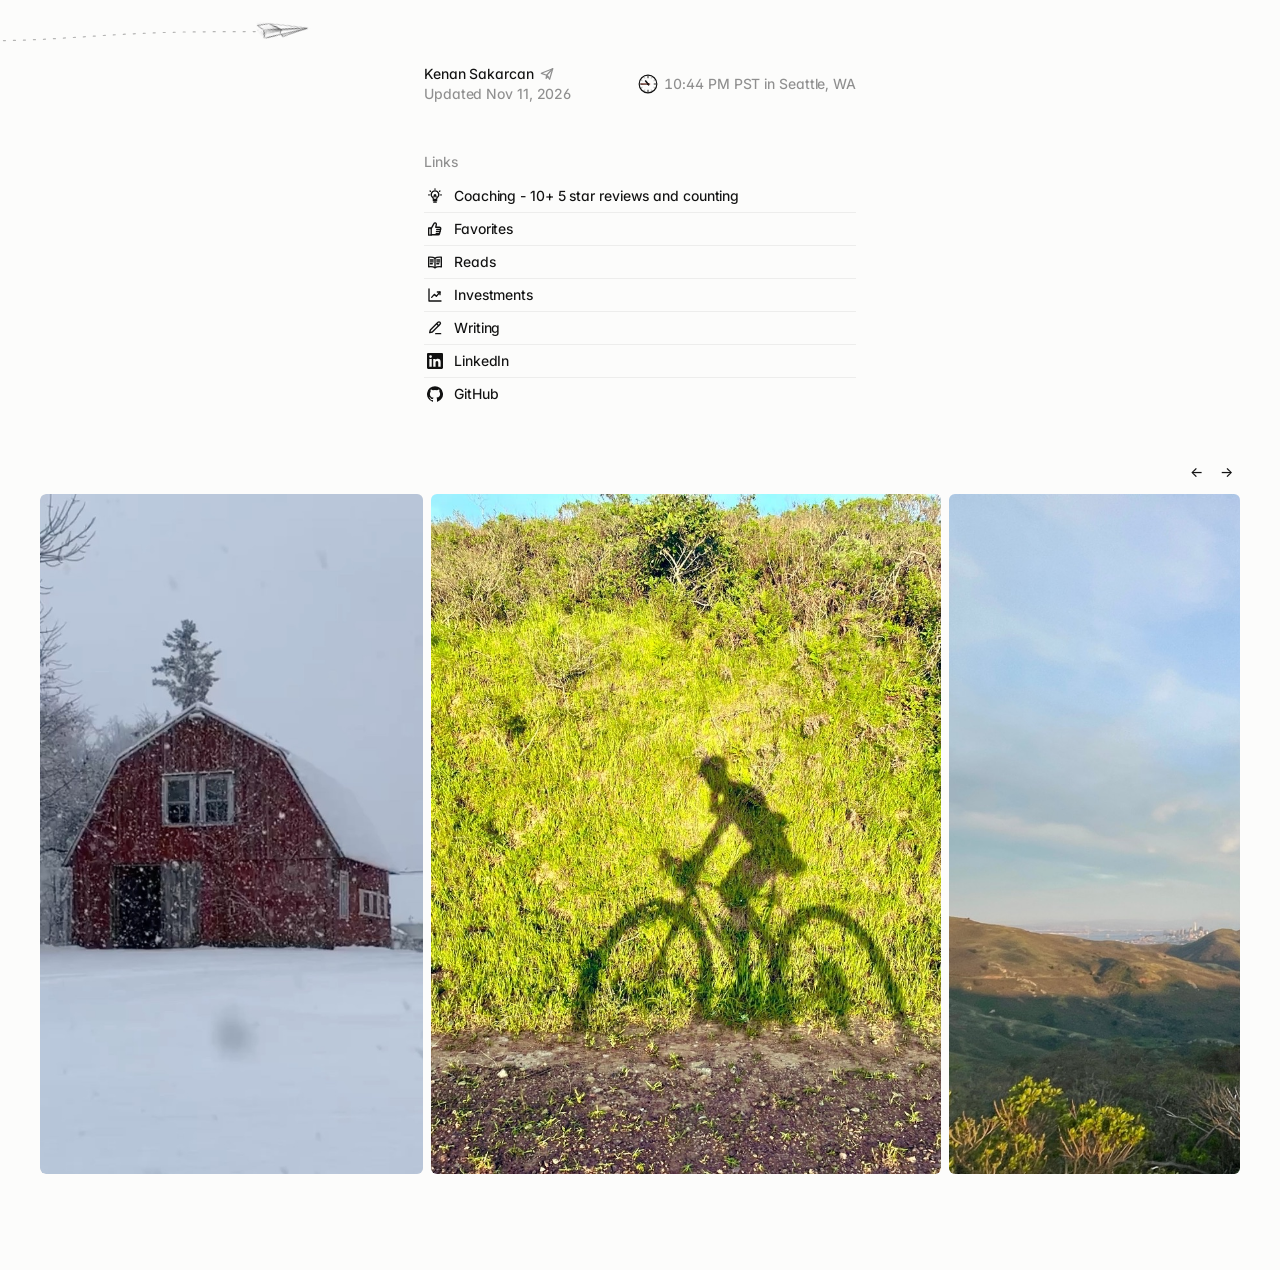
==== index.html @ 211b2336 "Merge Writing page from claude/personal-site-photos-1bk9r6 Co-Authored-By: Claude Opus 5.5 <noreply@" ====
<!doctype html>
<html lang="en">
<head>
<meta charset="utf-8">
<meta name="viewport" content="width=device-width, initial-scale=1, viewport-fit=cover">
<meta name="description" content="Kenan Sakarcan">
<style>
:root { color-scheme: light; padding-top: env(safe-area-inset-top, 0px); padding-bottom: env(safe-area-inset-bottom, 0px); }
body { margin: 0; }
img { max-width: 100%; }
</style>
<title>Kenan Sakarcan</title>
<link rel="preconnect" href="https://fonts.googleapis.com">
<link rel="preconnect" href="https://fonts.gstatic.com" crossorigin>
<link rel="stylesheet" href="https://fonts.googleapis.com/css2?family=Inter:wght@400..600&display=swap">
<style>
/* Layout: one quiet 432px text column, small type, hairline-divided rows with a muted left label column. */
:root {
  --bg: #FCFCFB;
  --fg: #111111;
  --muted: #8F8F8F;
  --line: #EDEDEC;
  --underline: #CFCFCD;
  --ph: #F1F1EF;
  --font: "Inter", -apple-system, BlinkMacSystemFont, "Segoe UI", Helvetica, Arial, sans-serif;
}
@media (prefers-color-scheme: dark) {
  :root:not([data-theme="light"]) {
    --bg: #111111; --fg: #EDEDED; --muted: #7D7D7D; --line: #222222; --underline: #444444; --ph: #1B1B1B;
    color-scheme: dark;
  }
}
:root[data-theme="dark"] {
  --bg: #111111; --fg: #EDEDED; --muted: #7D7D7D; --line: #222222; --underline: #444444; --ph: #1B1B1B;
  color-scheme: dark;
}

* { box-sizing: border-box; }
body {
  background: var(--bg);
  color: var(--fg);
  font-family: var(--font);
  font-size: 14px;
  line-height: 20px;
  font-weight: 460;
  letter-spacing: -0.09px;
  font-feature-settings: "cv11", "ss01";
  -webkit-font-smoothing: antialiased;
}
.page {
  max-width: calc(1200px + 32px);
  margin: 0 auto;
  padding-block: 64px 96px;
  padding-left: max(16px, env(safe-area-inset-left, 0px));
  padding-right: max(16px, env(safe-area-inset-right, 0px));
  display: grid;
  gap: 48px;
}
p { margin: 0; }
a { color: var(--fg); text-decoration: none; }
.prose a { border-bottom: 1px solid var(--underline); transition: border-color .15s; }
.prose a:hover { border-color: var(--fg); }
a:focus-visible { outline: 2px solid var(--fg); outline-offset: 2px; border-radius: 2px; }
.muted { color: var(--muted); }

/* Header */
header { display: flex; align-items: center; gap: 12px; }
header { flex-wrap: wrap; }
.clock {
  margin-left: auto; display: inline-flex; align-items: center; gap: 6px;
  font-variant-numeric: tabular-nums; white-space: nowrap;
}
.clock svg { width: 14px; height: 14px; fill: none; stroke: currentColor; stroke-width: 1.5; stroke-linecap: round; stroke-linejoin: round; }
.clock svg.analog { width: 20px; height: 20px; color: var(--fg); }
.analog .rim { fill: var(--bg); stroke-width: 1.4; }
.analog .tick { stroke-width: .7; opacity: .55; }
.analog .tick.q { stroke-width: 1.1; opacity: 1; }
.analog .hand-h { stroke-width: 1.9; }
.analog .hand-m { stroke-width: 1.3; }
.analog .hand-s { stroke: #D2462D; stroke-width: .6; }
.analog .cap { fill: currentColor; stroke: none; }
@media (max-width: 400px) { .clock { margin-left: 0; } }
.name-line { display: flex; align-items: center; gap: 2px; }
.throw-btn {
  display: inline-grid; place-items: center; width: 22px; height: 22px; margin: -1px 0;
  padding: 0; border: 0; border-radius: 6px; background: transparent; color: var(--muted); cursor: pointer;
  transition: color .15s, background .15s, transform .2s;
}
.throw-btn:hover { color: var(--fg); background: var(--ph); transform: translate(1px, -1px); }
.throw-btn:focus-visible { outline: 2px solid var(--fg); outline-offset: 2px; }
.throw-btn svg { width: 14px; height: 14px; fill: none; stroke: currentColor; stroke-width: 1.4; stroke-linejoin: round; stroke-linecap: round; }
.row .title { display: inline-flex; align-items: center; gap: 8px; }
.ico { display: inline-grid; place-items: center; width: 22px; height: 16px; flex: none; }
.ico svg { width: 16px; height: 16px; }
.ico .solid { fill: currentColor; }
.ico .line { fill: none; stroke: currentColor; stroke-width: 2; stroke-linecap: round; stroke-linejoin: round; }
.prose { display: grid; gap: 12px; }

/* Section label + rows */
.label { color: var(--muted); font-weight: 460; font-size: 14px; margin: 0 0 8px; }
.rows { list-style: none; margin: 0; padding: 0; }
.row {
  display: grid; grid-template-columns: 1fr auto; gap: 16px; align-items: baseline;
  padding: 6px 0; border-top: 1px solid var(--line);
}
.row:first-child { border-top: 0; }
.row .title { min-width: 0; }
.row .meta { color: var(--muted); font-variant-numeric: tabular-nums; }
a.row:hover .title { color: var(--muted); }

/* Photo carousel: swipeable strip that snaps to each photo, with the next one peeking in */
.page { grid-template-columns: minmax(0, 1fr); }
/* Text stays in the narrow column; only the photo section uses the full page width */
.page > * { width: 100%; max-width: 432px; justify-self: center; }
.page > .gallery { max-width: none; }
.carousel-head { display: flex; align-items: center; justify-content: flex-end; margin: 0 0 8px; }
.carousel-head .label { margin: 0; }
.carousel-nav { display: flex; gap: 2px; }
.carousel-nav button {
  width: 28px; height: 28px; padding: 0; border: 0; border-radius: 6px;
  background: transparent; color: var(--fg); font: inherit; cursor: pointer;
  transition: background .15s;
}
.carousel-nav button:hover:not(:disabled) { background: var(--ph); }
.carousel-nav button:disabled { color: var(--muted); opacity: .5; cursor: default; }
.carousel-nav button:focus-visible, .carousel:focus-visible { outline: 2px solid var(--fg); outline-offset: 2px; }
.carousel {
  display: flex; gap: 8px; align-items: center;
  overflow-x: auto; scroll-snap-type: x mandatory;
  scrollbar-width: none; border-radius: 6px;
}
.carousel::-webkit-scrollbar { display: none; }
.carousel { position: relative; }
/* Each photo fills a large frame as far as its proportions allow, so nothing is cropped */
.slide { margin: 0; flex: 0 0 auto; scroll-snap-align: start; }
.slide img, .slide video {
  width: auto; height: auto;
  max-height: min(680px, 78vh);
  max-width: min(1200px, calc(100vw - 32px));
  display: block; border-radius: 6px; background: var(--ph);
}

@media (prefers-reduced-motion: reduce) { * { transition: none !important; } }
</style>
</head>
<body>

<main class="page">
  <header>
    <div>
      <div class="name-line">Kenan Sakarcan<button type="button" class="throw-btn" id="throw-btn" aria-label="Throw a paper airplane" title="Throw a paper airplane"><svg viewBox="0 0 16 16" aria-hidden="true"><path d="M1.5 7.2 14.5 2 11 14 7.6 9.4z"/><path d="M14.5 2 7.6 9.4 7 13l2.3-2.3"/></svg></button></div>
      <div class="muted">Updated Nov 11, 2026</div>
    </div>
    <div class="clock muted" aria-live="off">
      <svg class="analog" viewBox="0 0 24 24" aria-hidden="true"><circle cx="12" cy="12" r="10.6" class="rim"/><line x1="12" y1="2.6" x2="12" y2="4.6" transform="rotate(0 12 12)" class="tick q"/><line x1="12" y1="2.9" x2="12" y2="3.8" transform="rotate(30 12 12)" class="tick"/><line x1="12" y1="2.9" x2="12" y2="3.8" transform="rotate(60 12 12)" class="tick"/><line x1="12" y1="2.6" x2="12" y2="4.6" transform="rotate(90 12 12)" class="tick q"/><line x1="12" y1="2.9" x2="12" y2="3.8" transform="rotate(120 12 12)" class="tick"/><line x1="12" y1="2.9" x2="12" y2="3.8" transform="rotate(150 12 12)" class="tick"/><line x1="12" y1="2.6" x2="12" y2="4.6" transform="rotate(180 12 12)" class="tick q"/><line x1="12" y1="2.9" x2="12" y2="3.8" transform="rotate(210 12 12)" class="tick"/><line x1="12" y1="2.9" x2="12" y2="3.8" transform="rotate(240 12 12)" class="tick"/><line x1="12" y1="2.6" x2="12" y2="4.6" transform="rotate(270 12 12)" class="tick q"/><line x1="12" y1="2.9" x2="12" y2="3.8" transform="rotate(300 12 12)" class="tick"/><line x1="12" y1="2.9" x2="12" y2="3.8" transform="rotate(330 12 12)" class="tick"/><line id="hand-h" x1="12" y1="13.2" x2="12" y2="7.4" class="hand-h"/><line id="hand-m" x1="12" y1="13.6" x2="12" y2="4.6" class="hand-m"/><line id="hand-s" x1="12" y1="14.4" x2="12" y2="3.6" class="hand-s"/><circle cx="12" cy="12" r="1.15" class="cap"/></svg>
      <span><time id="clock-time">--:--</time> <span id="clock-tz">PST</span> in Seattle, WA</span>
    </div>
  </header>
  <script>
    (function () {
      var t = document.getElementById('clock-time'), z = document.getElementById('clock-tz');
      var hh = document.getElementById('hand-h'), mm = document.getElementById('hand-m'), ss = document.getElementById('hand-s');
      var fmt = new Intl.DateTimeFormat('en-US', { timeZone: 'America/Los_Angeles', hour: 'numeric', minute: '2-digit', second: '2-digit', hourCycle: 'h12', timeZoneName: 'short' });
      function tick() {
        var parts = fmt.formatToParts(new Date());
        var get = function (k) { var p = parts.find(function (x) { return x.type === k; }); return p ? p.value : ''; };
        var h = (+get('hour')) % 12, m = +get('minute'), sec = +get('second');
        t.textContent = get('hour') + ':' + get('minute') + ' ' + get('dayPeriod');
        z.textContent = get('timeZoneName') || 'PST';
        if (hh) {
          hh.setAttribute('transform', 'rotate(' + (h * 30 + m * 0.5) + ' 12 12)');
          mm.setAttribute('transform', 'rotate(' + (m * 6 + sec * 0.1) + ' 12 12)');
          ss.setAttribute('transform', 'rotate(' + (sec * 6) + ' 12 12)');
        }
      }
      tick();
      setInterval(tick, 1000);
    })();
  </script>

  <section aria-labelledby="links-h">
    <h2 class="label" id="links-h">Links</h2>
    <div class="rows">
      <a class="row" href="https://www.joinleland.com/kenansakarcangmailcom-kenansakarcangmailcom" target="_blank" rel="noopener"><span class="title"><span class="ico"><svg class="line" viewBox="0 0 24 24" aria-hidden="true"><path d="M12 4.2a5.6 5.6 0 0 0-3.5 10c.6.5.9 1.2.9 2V17h5.2v-.8c0-.8.3-1.5.9-2a5.6 5.6 0 0 0-3.5-10z"/><path d="M10.4 13.2 11.2 10.2l.8 1.6.8-1.6.8 3"/><path d="M9.4 19h5.2M10.2 21.2h3.6"/><path d="M12 1.2V2M4.6 4.4l.6.6M19.4 4.4l-.6.6M2.6 10.4h.8M20.6 10.4h.8"/></svg></span>Coaching - 10+ 5 star reviews and counting</span></a>
      <a class="row" href="favorites/"><span class="title"><span class="ico"><svg class="line" viewBox="0 0 24 24" aria-hidden="true"><path d="M2.5 10.5h3.8v10.8H2.5z"/><path d="M6.3 11.5 10.4 4c.4-.8 1.1-1.2 1.9-1.1 1.3.2 2 1.4 1.7 2.6l-.9 3.9h5.6c1.3 0 2.2 1.2 1.9 2.4l-1.9 7.3c-.2.9-1 1.5-1.9 1.5H6.3"/><path d="M14.6 12.6h5.6M14.2 15.6h5.3M13.8 18.6h4.7"/></svg></span>Favorites</span></a>
      <a class="row" href="reads/"><span class="title"><span class="ico"><svg class="line" viewBox="0 0 24 24" aria-hidden="true"><path d="M12 6.3C10 4.8 6.8 4.3 2.5 4.8v14.4c4.3-.5 7.5 0 9.5 1.5 2-1.5 5.2-2 9.5-1.5V4.8c-4.3-.5-7.5 0-9.5 1.5z"/><path d="M12 6.3v14.4"/><path d="M5 9h4.3M5 11.8h4.3M5 14.6h3M14.7 9H19M14.7 11.8H19M14.7 14.6h3"/></svg></span>Reads</span></a>
      <a class="row" href="investments/"><span class="title"><span class="ico"><svg class="line" viewBox="0 0 24 24" aria-hidden="true"><path d="M3 3v18h18"/><path d="M7 15.5l4-4.5 3 3 5.5-6.5"/><path d="M15.5 7.5h4v4"/></svg></span>Investments</span></a>
      <a class="row" href="writing/"><span class="title"><span class="ico"><svg class="line" viewBox="0 0 24 24" aria-hidden="true"><path d="M16.5 3.5a2.1 2.1 0 0 1 3 3L8 18l-4 1 1-4z"/><path d="M14.5 5.5l3 3"/><path d="M13 20.5h7.5"/></svg></span>Writing</span></a>
      <a class="row" href="https://www.linkedin.com/in/kenansakarcan/" target="_blank" rel="noopener"><span class="title"><span class="ico"><svg class="solid" viewBox="0 0 24 24" aria-hidden="true"><path d="M20.45 20.45h-3.56v-5.57c0-1.33-.02-3.04-1.85-3.04-1.85 0-2.14 1.45-2.14 2.94v5.67H9.35V9h3.41v1.56h.05c.48-.9 1.64-1.85 3.37-1.85 3.6 0 4.27 2.37 4.27 5.46v6.28zM5.34 7.43a2.06 2.06 0 1 1 0-4.13 2.06 2.06 0 0 1 0 4.13zM7.12 20.45H3.56V9h3.56v11.45zM22.22 0H1.77C.79 0 0 .77 0 1.73v20.54C0 23.23.79 24 1.77 24h20.45c.98 0 1.78-.77 1.78-1.73V1.73C24 .77 23.2 0 22.22 0z"/></svg></span>LinkedIn</span></a>
      <a class="row" href="https://github.com/KenanES" target="_blank" rel="noopener"><span class="title"><span class="ico"><svg class="solid" viewBox="0 0 24 24" aria-hidden="true"><path d="M12 .3a12 12 0 0 0-3.8 23.38c.6.12.83-.26.83-.58v-2.03c-3.34.73-4.04-1.6-4.04-1.6-.55-1.4-1.34-1.77-1.34-1.77-1.08-.74.09-.73.09-.73 1.2.09 1.83 1.24 1.83 1.24 1.07 1.83 2.8 1.3 3.49 1 .1-.78.42-1.3.76-1.6-2.67-.3-5.47-1.33-5.47-5.93 0-1.31.47-2.38 1.24-3.22-.14-.3-.54-1.52.1-3.18 0 0 1-.32 3.3 1.23a11.5 11.5 0 0 1 6 0c2.28-1.55 3.29-1.23 3.29-1.23.64 1.66.24 2.88.12 3.18a4.65 4.65 0 0 1 1.23 3.22c0 4.61-2.8 5.63-5.48 5.92.42.36.81 1.1.81 2.22v3.29c0 .32.21.7.82.58A12 12 0 0 0 12 .3"/></svg></span>GitHub</span></a>
    </div>
  </section>

  <section class="gallery" aria-label="Photo gallery">
    <div class="carousel-head">
      <div class="carousel-nav">
        <button type="button" id="carousel-prev" aria-label="Previous photo">&larr;</button>
        <button type="button" id="carousel-next" aria-label="Next photo">&rarr;</button>
      </div>
    </div>
    <div class="carousel" id="carousel" tabindex="0" role="group" aria-label="Photo carousel">
      <figure class="slide"><video id="barn-video" src="photos/barn.mp4" poster="photos/barn.jpg" width="720" height="1280" autoplay muted loop playsinline preload="auto" aria-label="Red barn under heavy falling snow"></video></figure>
      <figure class="slide"><img src="photos/bike.jpg" width="768" height="1024" alt="Shadow of a person riding a bike, cast on a bright green hillside"></figure>
      <figure class="slide"><img src="photos/hills.jpg" width="1400" height="1050" alt="Green coastal hills in evening light, with a city and the ocean on the horizon"></figure>
      <figure class="slide"><img src="photos/horses.jpg" width="1400" height="1304" loading="lazy" alt="Horses running through a golden meadow past a gnarled tree, with rocky mountains behind"></figure>
      <figure class="slide"><img src="photos/rainier.jpg" width="1050" height="1400" loading="lazy" alt="Snow-covered volcano across a calm lake under a pink and orange sunset"></figure>
      <figure class="slide"><img src="photos/peaks.jpg" width="1400" height="1050" loading="lazy" alt="Jagged snow-covered peaks under broken clouds"></figure>
      <figure class="slide"><img src="photos/ship.jpg" width="1400" height="1050" loading="lazy" alt="Cargo ship on calm water at sunset, seen past a silhouetted tree"></figure>
      <figure class="slide"><img src="photos/climb.jpg" width="1050" height="1400" loading="lazy" alt="Climber with pink skis on their pack ascending a steep snow slope beside a rock wall"></figure>
      <figure class="slide"><img src="photos/tent.jpg" width="1400" height="1050" loading="lazy" alt="Blue tent and upright skis at a snow camp below a glaciated mountain basin"></figure>
      <figure class="slide"><img src="photos/glacier.jpg" width="1400" height="933" loading="lazy" alt="Broad glacier and sharp snowy summit under a deep blue sky"></figure>
      <figure class="slide"><img src="photos/skin.jpg" width="1400" height="933" loading="lazy" alt="Ski tourer with a blue pack crossing a snowfield above a wide range of glaciated peaks"></figure>
      <figure class="slide"><img src="photos/guanaco.jpg" width="1325" height="593" loading="lazy" alt="Guanaco standing in golden grass beside a lake under a wide cloudy sky"></figure>
      <figure class="slide"><img src="photos/waterfall.jpg" width="1047" height="751" loading="lazy" alt="Waterfall over layered rock with snowy granite towers behind"></figure>
      <figure class="slide"><img src="photos/skicamp.jpg" width="1024" height="768" loading="lazy" alt="Two skiers at a snow camp below steep rocky cliffs"></figure>
      <figure class="slide"><img src="photos/gravel.jpg" width="1024" height="768" loading="lazy" alt="Gravel bike on a dirt road beside a weathered barn and autumn hills"></figure>
      <figure class="slide"><img src="photos/tourer.jpg" width="1224" height="642" loading="lazy" alt="Ski tourer with a yellow pack looking across a wide snowy basin"></figure>
      <figure class="slide"><img src="photos/valley.jpg" width="1024" height="768" loading="lazy" alt="Forested valley with a snow-dusted peak catching evening light"></figure>
      <figure class="slide"><img src="photos/summit.jpg" width="1213" height="648" loading="lazy" alt="Climber on a roped snow route at sunrise above a sea of clouds"></figure>
      <figure class="slide"><img src="photos/ski.jpg" width="787" height="1400" loading="lazy" alt="Skier in an orange jacket descending a steep snowfield, with a snow-covered volcano in the distance"></figure>
    </div>
  </section>
  <script>
    (function () {
      var track = document.getElementById('carousel');
      var prev = document.getElementById('carousel-prev');
      var next = document.getElementById('carousel-next');
      function target(dir) {
        var slides = Array.prototype.slice.call(track.children);
        var x = track.scrollLeft;
        var max = track.scrollWidth - track.clientWidth;
        /* Past either end, wrap around to the other end */
        if (dir > 0 && x >= max - 1) return 0;
        if (dir < 0 && x <= 1) return max;
        var hit = dir > 0
          ? slides.filter(function (s) { return s.offsetLeft > x + 1; })[0]
          : slides.filter(function (s) { return s.offsetLeft < x - 1; }).pop();
        return hit ? hit.offsetLeft : x;
      }
      function move(dir) {
        track.scrollTo({ left: target(dir), behavior: 'auto' });
      }
      /* The barn video loops while it is on screen and pauses once scrolled away */
      var vid = document.getElementById('barn-video');
      if (vid) {
        var still = window.matchMedia('(prefers-reduced-motion: reduce)').matches;
        if (still) { vid.removeAttribute('autoplay'); vid.pause(); }
        var play = function () { var p = vid.play(); if (p && p.catch) p.catch(function () {}); };
        if ('IntersectionObserver' in window) {
          new IntersectionObserver(function (entries) {
            entries.forEach(function (e) {
              if (e.isIntersecting && e.intersectionRatio >= 0.25) { if (!still) play(); }
              else if (!e.isIntersecting) vid.pause();
            });
          }, { threshold: [0, 0.25] }).observe(vid);
        }
        vid.addEventListener('click', function () { if (vid.paused) play(); else vid.pause(); });
      }
      prev.addEventListener('click', function () { move(-1); });
      next.addEventListener('click', function () { move(1); });
      track.addEventListener('keydown', function (e) {
        if (e.key === 'ArrowLeft') { e.preventDefault(); move(-1); }
        if (e.key === 'ArrowRight') { e.preventDefault(); move(1); }
      });
    })();
  </script>
</main>
<!-- Paper airplane welcome: Kenan's pencil-drawn plane floats across the top of the page once per visit -->
<style>
  .throw { position: fixed; inset: 0; pointer-events: none; z-index: 50; overflow: hidden; }
  .throw-sky { position: absolute; inset: 0; width: 100%; height: 100%; overflow: visible; }
  .trail { fill: none; stroke: var(--fg); stroke-width: 1.2; stroke-linecap: round; stroke-dasharray: 2 8; opacity: .3; transition: opacity .8s ease; }
  @media (prefers-color-scheme: dark) { #plane-fly image { filter: invert(1) brightness(.92); } }
</style>
<div class="throw" id="throw" hidden aria-hidden="true">
  <svg class="throw-sky" id="throw-sky">
    <path id="throw-path" d="" fill="none" stroke="none"/>
    <path class="trail" id="throw-trail" d=""/>
    <g id="plane-fly" visibility="hidden"><image href="photos/throw-plane.webp" x="-112" y="-54" width="224" height="108"/></g>
  </svg>
</div>
<script>
  (function () {
    var root = document.getElementById('throw');
    var fly = document.getElementById('plane-fly');
    var path = document.getElementById('throw-path');
    var trail = document.getElementById('throw-trail');
    var btn = document.getElementById('throw-btn');
    if (!root || !path.getPointAtLength) { if (btn) btn.hidden = true; return; }
    var busy = false;
    var PLANE_TILT = -17;   /* the drawn plane points 17 degrees up; rotate it level before steering */

    function throwPlane() {
      if (busy) return;
      busy = true;
      trail.setAttribute('d', '');
      trail.style.opacity = '';
      root.hidden = false;
      var w = window.innerWidth, h = window.innerHeight;
      /* Float only in the top band of the page: the top eighth, and never lower than just above the name */
      var name = document.querySelector('.name-line');
      var k = Math.min(60, Math.max(46, w * .042)) / 224;      /* plane drawn about 46-60px wide */
      var half = 108 * k / 2 * 1.15;                           /* half its height, allowing for tilt */
      var limit = Math.min(h / 8, name ? name.getBoundingClientRect().top - 8 : h / 8);
      var ceil = half + 4, floor = Math.max(ceil, limit - half);
      var mid = (ceil + floor) / 2, amp = (floor - ceil) / 2 / 1.35;
      var x0 = -110, x1 = w + 110;
      var dur = Math.min(11000, Math.max(6500, (x1 - x0) / 150 * 1000));   /* a slow drift, about 150px a second */
      var pts = [], start = performance.now();
      function at(u) {
        return { x: x0 + (x1 - x0) * u, y: mid + amp * Math.sin(u * Math.PI * 2 * 1.6 + .6) + amp * .35 * Math.sin(u * Math.PI * 2 * 4.3) };
      }
      fly.setAttribute('visibility', 'visible');
      function frame(now) {
        var t = Math.min(1, (now - start) / dur);
        var p = at(t), q = at(Math.min(1, t + .002));
        var ang = Math.atan2(q.y - p.y, q.x - p.x) * 180 / Math.PI * .8 - PLANE_TILT;
        fly.setAttribute('transform', 'translate(' + p.x.toFixed(1) + ' ' + p.y.toFixed(1) + ') rotate(' + ang.toFixed(2) + ') scale(' + k.toFixed(3) + ')');
        pts.push(p.x.toFixed(1) + ' ' + p.y.toFixed(1));
        if (pts.length > 140) pts.shift();                    /* a short trail that follows the plane */
        trail.setAttribute('d', 'M ' + pts.join(' L '));
        if (t < 1) requestAnimationFrame(frame);
        else {
          fly.setAttribute('visibility', 'hidden');
          trail.style.opacity = '0';
          setTimeout(function () { root.hidden = true; busy = false; }, 900);
        }
      }
      requestAnimationFrame(frame);
    }

    /* The paper plane button sends another one any time */
    if (btn) btn.addEventListener('click', throwPlane);

    /* Automatic flight: once per visit, skipped for reduced motion unless ?throw is in the address */
    var replay = /[?&]throw\b/.test(location.search);
    if (!replay && window.matchMedia('(prefers-reduced-motion: reduce)').matches) return;
    try {
      if (!replay && sessionStorage.getItem('plane-thrown')) return;
      sessionStorage.setItem('plane-thrown', '1');
    } catch (e) {}
    throwPlane();
  })();
</script>
</body>
</html>
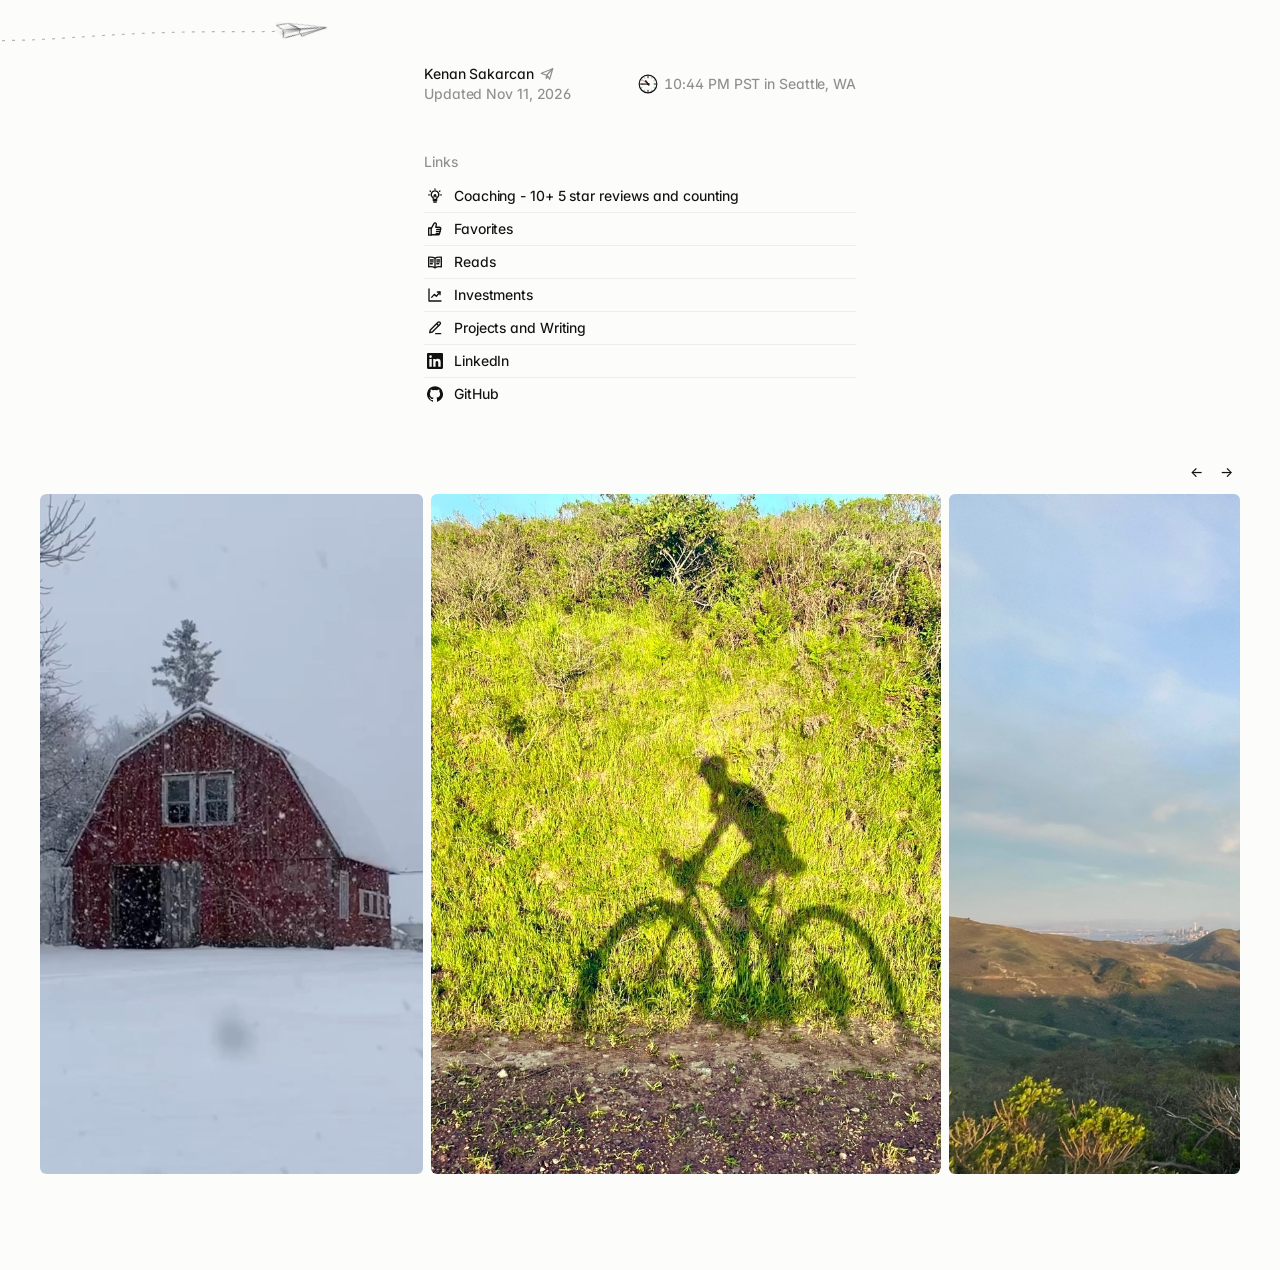
==== commit d7dccdeb: "Rename Writing to Projects and Writing; add Seattle Reads The page now lists projects and articles i" ====
--- a/index.html
+++ b/index.html
@@ -185,7 +185,7 @@
       <a class="row" href="favorites/"><span class="title"><span class="ico"><svg class="line" viewBox="0 0 24 24" aria-hidden="true"><path d="M2.5 10.5h3.8v10.8H2.5z"/><path d="M6.3 11.5 10.4 4c.4-.8 1.1-1.2 1.9-1.1 1.3.2 2 1.4 1.7 2.6l-.9 3.9h5.6c1.3 0 2.2 1.2 1.9 2.4l-1.9 7.3c-.2.9-1 1.5-1.9 1.5H6.3"/><path d="M14.6 12.6h5.6M14.2 15.6h5.3M13.8 18.6h4.7"/></svg></span>Favorites</span></a>
       <a class="row" href="reads/"><span class="title"><span class="ico"><svg class="line" viewBox="0 0 24 24" aria-hidden="true"><path d="M12 6.3C10 4.8 6.8 4.3 2.5 4.8v14.4c4.3-.5 7.5 0 9.5 1.5 2-1.5 5.2-2 9.5-1.5V4.8c-4.3-.5-7.5 0-9.5 1.5z"/><path d="M12 6.3v14.4"/><path d="M5 9h4.3M5 11.8h4.3M5 14.6h3M14.7 9H19M14.7 11.8H19M14.7 14.6h3"/></svg></span>Reads</span></a>
       <a class="row" href="investments/"><span class="title"><span class="ico"><svg class="line" viewBox="0 0 24 24" aria-hidden="true"><path d="M3 3v18h18"/><path d="M7 15.5l4-4.5 3 3 5.5-6.5"/><path d="M15.5 7.5h4v4"/></svg></span>Investments</span></a>
-      <a class="row" href="writing/"><span class="title"><span class="ico"><svg class="line" viewBox="0 0 24 24" aria-hidden="true"><path d="M16.5 3.5a2.1 2.1 0 0 1 3 3L8 18l-4 1 1-4z"/><path d="M14.5 5.5l3 3"/><path d="M13 20.5h7.5"/></svg></span>Writing</span></a>
+      <a class="row" href="writing/"><span class="title"><span class="ico"><svg class="line" viewBox="0 0 24 24" aria-hidden="true"><path d="M16.5 3.5a2.1 2.1 0 0 1 3 3L8 18l-4 1 1-4z"/><path d="M14.5 5.5l3 3"/><path d="M13 20.5h7.5"/></svg></span>Projects and Writing</span></a>
       <a class="row" href="https://www.linkedin.com/in/kenansakarcan/" target="_blank" rel="noopener"><span class="title"><span class="ico"><svg class="solid" viewBox="0 0 24 24" aria-hidden="true"><path d="M20.45 20.45h-3.56v-5.57c0-1.33-.02-3.04-1.85-3.04-1.85 0-2.14 1.45-2.14 2.94v5.67H9.35V9h3.41v1.56h.05c.48-.9 1.64-1.85 3.37-1.85 3.6 0 4.27 2.37 4.27 5.46v6.28zM5.34 7.43a2.06 2.06 0 1 1 0-4.13 2.06 2.06 0 0 1 0 4.13zM7.12 20.45H3.56V9h3.56v11.45zM22.22 0H1.77C.79 0 0 .77 0 1.73v20.54C0 23.23.79 24 1.77 24h20.45c.98 0 1.78-.77 1.78-1.73V1.73C24 .77 23.2 0 22.22 0z"/></svg></span>LinkedIn</span></a>
       <a class="row" href="https://github.com/KenanES" target="_blank" rel="noopener"><span class="title"><span class="ico"><svg class="solid" viewBox="0 0 24 24" aria-hidden="true"><path d="M12 .3a12 12 0 0 0-3.8 23.38c.6.12.83-.26.83-.58v-2.03c-3.34.73-4.04-1.6-4.04-1.6-.55-1.4-1.34-1.77-1.34-1.77-1.08-.74.09-.73.09-.73 1.2.09 1.83 1.24 1.83 1.24 1.07 1.83 2.8 1.3 3.49 1 .1-.78.42-1.3.76-1.6-2.67-.3-5.47-1.33-5.47-5.93 0-1.31.47-2.38 1.24-3.22-.14-.3-.54-1.52.1-3.18 0 0 1-.32 3.3 1.23a11.5 11.5 0 0 1 6 0c2.28-1.55 3.29-1.23 3.29-1.23.64 1.66.24 2.88.12 3.18a4.65 4.65 0 0 1 1.23 3.22c0 4.61-2.8 5.63-5.48 5.92.42.36.81 1.1.81 2.22v3.29c0 .32.21.7.82.58A12 12 0 0 0 12 .3"/></svg></span>GitHub</span></a>
     </div>
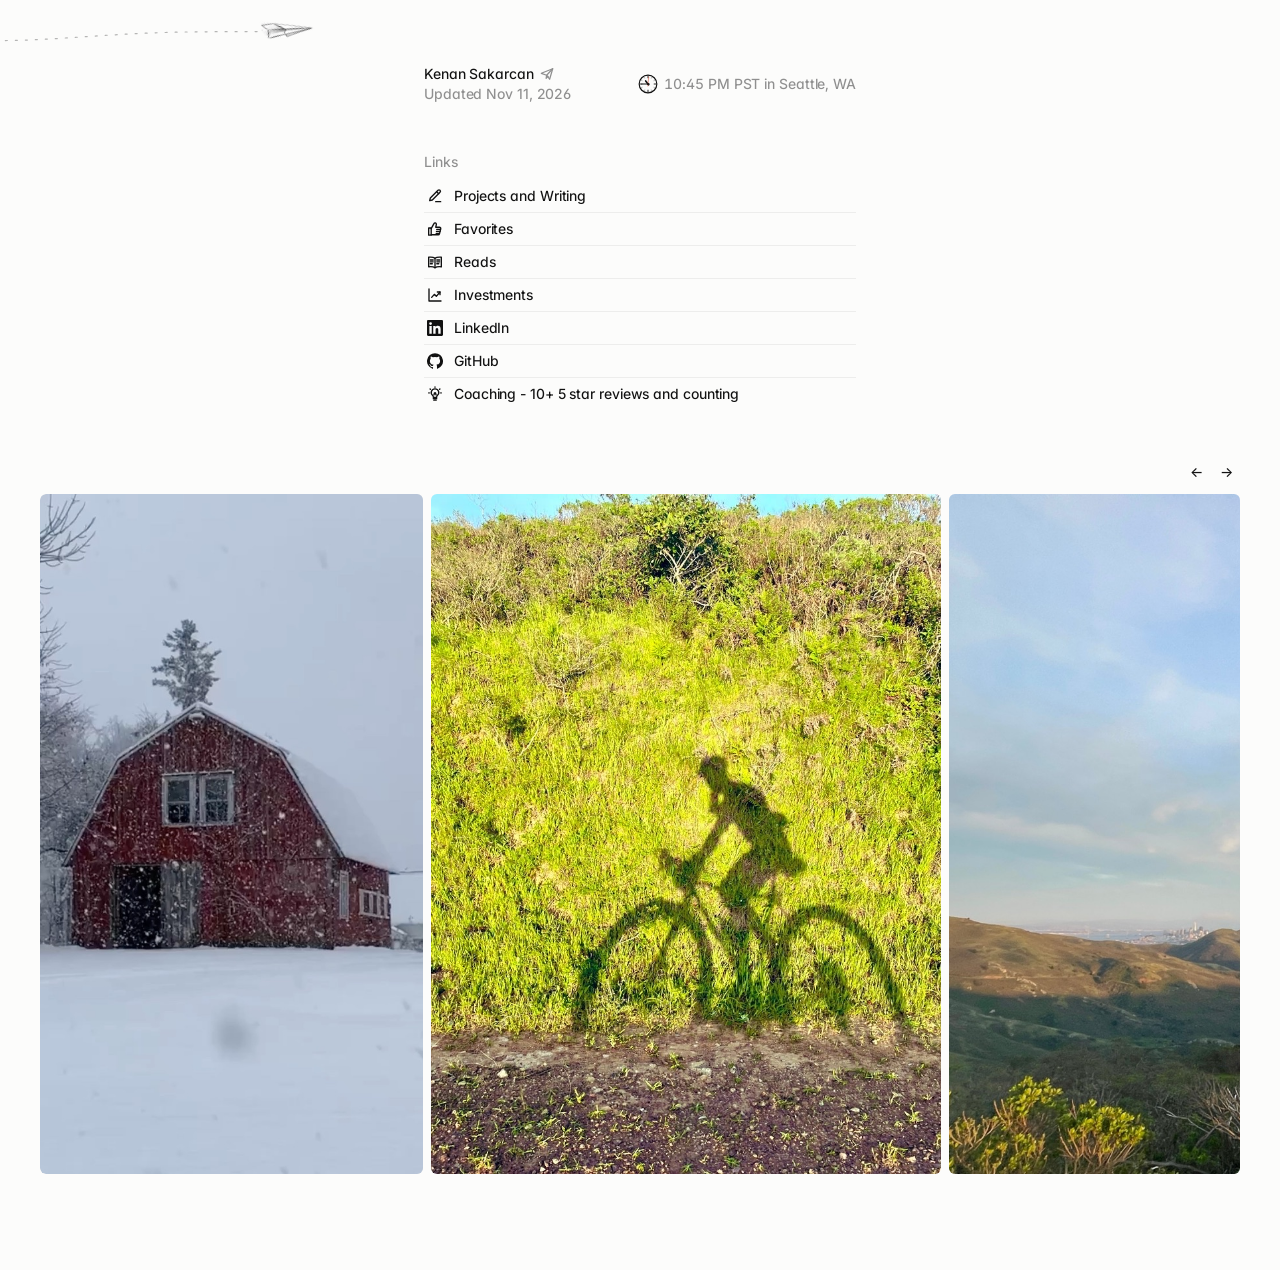
==== commit 70212d0c: "Move Projects and Writing to the top of Links, Coaching to the bottom Co-Authored-By: Claude Opus 5." ====
--- a/index.html
+++ b/index.html
@@ -181,13 +181,13 @@
   <section aria-labelledby="links-h">
     <h2 class="label" id="links-h">Links</h2>
     <div class="rows">
-      <a class="row" href="https://www.joinleland.com/kenansakarcangmailcom-kenansakarcangmailcom" target="_blank" rel="noopener"><span class="title"><span class="ico"><svg class="line" viewBox="0 0 24 24" aria-hidden="true"><path d="M12 4.2a5.6 5.6 0 0 0-3.5 10c.6.5.9 1.2.9 2V17h5.2v-.8c0-.8.3-1.5.9-2a5.6 5.6 0 0 0-3.5-10z"/><path d="M10.4 13.2 11.2 10.2l.8 1.6.8-1.6.8 3"/><path d="M9.4 19h5.2M10.2 21.2h3.6"/><path d="M12 1.2V2M4.6 4.4l.6.6M19.4 4.4l-.6.6M2.6 10.4h.8M20.6 10.4h.8"/></svg></span>Coaching - 10+ 5 star reviews and counting</span></a>
+      <a class="row" href="writing/"><span class="title"><span class="ico"><svg class="line" viewBox="0 0 24 24" aria-hidden="true"><path d="M16.5 3.5a2.1 2.1 0 0 1 3 3L8 18l-4 1 1-4z"/><path d="M14.5 5.5l3 3"/><path d="M13 20.5h7.5"/></svg></span>Projects and Writing</span></a>
       <a class="row" href="favorites/"><span class="title"><span class="ico"><svg class="line" viewBox="0 0 24 24" aria-hidden="true"><path d="M2.5 10.5h3.8v10.8H2.5z"/><path d="M6.3 11.5 10.4 4c.4-.8 1.1-1.2 1.9-1.1 1.3.2 2 1.4 1.7 2.6l-.9 3.9h5.6c1.3 0 2.2 1.2 1.9 2.4l-1.9 7.3c-.2.9-1 1.5-1.9 1.5H6.3"/><path d="M14.6 12.6h5.6M14.2 15.6h5.3M13.8 18.6h4.7"/></svg></span>Favorites</span></a>
       <a class="row" href="reads/"><span class="title"><span class="ico"><svg class="line" viewBox="0 0 24 24" aria-hidden="true"><path d="M12 6.3C10 4.8 6.8 4.3 2.5 4.8v14.4c4.3-.5 7.5 0 9.5 1.5 2-1.5 5.2-2 9.5-1.5V4.8c-4.3-.5-7.5 0-9.5 1.5z"/><path d="M12 6.3v14.4"/><path d="M5 9h4.3M5 11.8h4.3M5 14.6h3M14.7 9H19M14.7 11.8H19M14.7 14.6h3"/></svg></span>Reads</span></a>
       <a class="row" href="investments/"><span class="title"><span class="ico"><svg class="line" viewBox="0 0 24 24" aria-hidden="true"><path d="M3 3v18h18"/><path d="M7 15.5l4-4.5 3 3 5.5-6.5"/><path d="M15.5 7.5h4v4"/></svg></span>Investments</span></a>
-      <a class="row" href="writing/"><span class="title"><span class="ico"><svg class="line" viewBox="0 0 24 24" aria-hidden="true"><path d="M16.5 3.5a2.1 2.1 0 0 1 3 3L8 18l-4 1 1-4z"/><path d="M14.5 5.5l3 3"/><path d="M13 20.5h7.5"/></svg></span>Projects and Writing</span></a>
       <a class="row" href="https://www.linkedin.com/in/kenansakarcan/" target="_blank" rel="noopener"><span class="title"><span class="ico"><svg class="solid" viewBox="0 0 24 24" aria-hidden="true"><path d="M20.45 20.45h-3.56v-5.57c0-1.33-.02-3.04-1.85-3.04-1.85 0-2.14 1.45-2.14 2.94v5.67H9.35V9h3.41v1.56h.05c.48-.9 1.64-1.85 3.37-1.85 3.6 0 4.27 2.37 4.27 5.46v6.28zM5.34 7.43a2.06 2.06 0 1 1 0-4.13 2.06 2.06 0 0 1 0 4.13zM7.12 20.45H3.56V9h3.56v11.45zM22.22 0H1.77C.79 0 0 .77 0 1.73v20.54C0 23.23.79 24 1.77 24h20.45c.98 0 1.78-.77 1.78-1.73V1.73C24 .77 23.2 0 22.22 0z"/></svg></span>LinkedIn</span></a>
       <a class="row" href="https://github.com/KenanES" target="_blank" rel="noopener"><span class="title"><span class="ico"><svg class="solid" viewBox="0 0 24 24" aria-hidden="true"><path d="M12 .3a12 12 0 0 0-3.8 23.38c.6.12.83-.26.83-.58v-2.03c-3.34.73-4.04-1.6-4.04-1.6-.55-1.4-1.34-1.77-1.34-1.77-1.08-.74.09-.73.09-.73 1.2.09 1.83 1.24 1.83 1.24 1.07 1.83 2.8 1.3 3.49 1 .1-.78.42-1.3.76-1.6-2.67-.3-5.47-1.33-5.47-5.93 0-1.31.47-2.38 1.24-3.22-.14-.3-.54-1.52.1-3.18 0 0 1-.32 3.3 1.23a11.5 11.5 0 0 1 6 0c2.28-1.55 3.29-1.23 3.29-1.23.64 1.66.24 2.88.12 3.18a4.65 4.65 0 0 1 1.23 3.22c0 4.61-2.8 5.63-5.48 5.92.42.36.81 1.1.81 2.22v3.29c0 .32.21.7.82.58A12 12 0 0 0 12 .3"/></svg></span>GitHub</span></a>
+      <a class="row" href="https://www.joinleland.com/kenansakarcangmailcom-kenansakarcangmailcom" target="_blank" rel="noopener"><span class="title"><span class="ico"><svg class="line" viewBox="0 0 24 24" aria-hidden="true"><path d="M12 4.2a5.6 5.6 0 0 0-3.5 10c.6.5.9 1.2.9 2V17h5.2v-.8c0-.8.3-1.5.9-2a5.6 5.6 0 0 0-3.5-10z"/><path d="M10.4 13.2 11.2 10.2l.8 1.6.8-1.6.8 3"/><path d="M9.4 19h5.2M10.2 21.2h3.6"/><path d="M12 1.2V2M4.6 4.4l.6.6M19.4 4.4l-.6.6M2.6 10.4h.8M20.6 10.4h.8"/></svg></span>Coaching - 10+ 5 star reviews and counting</span></a>
     </div>
   </section>
 
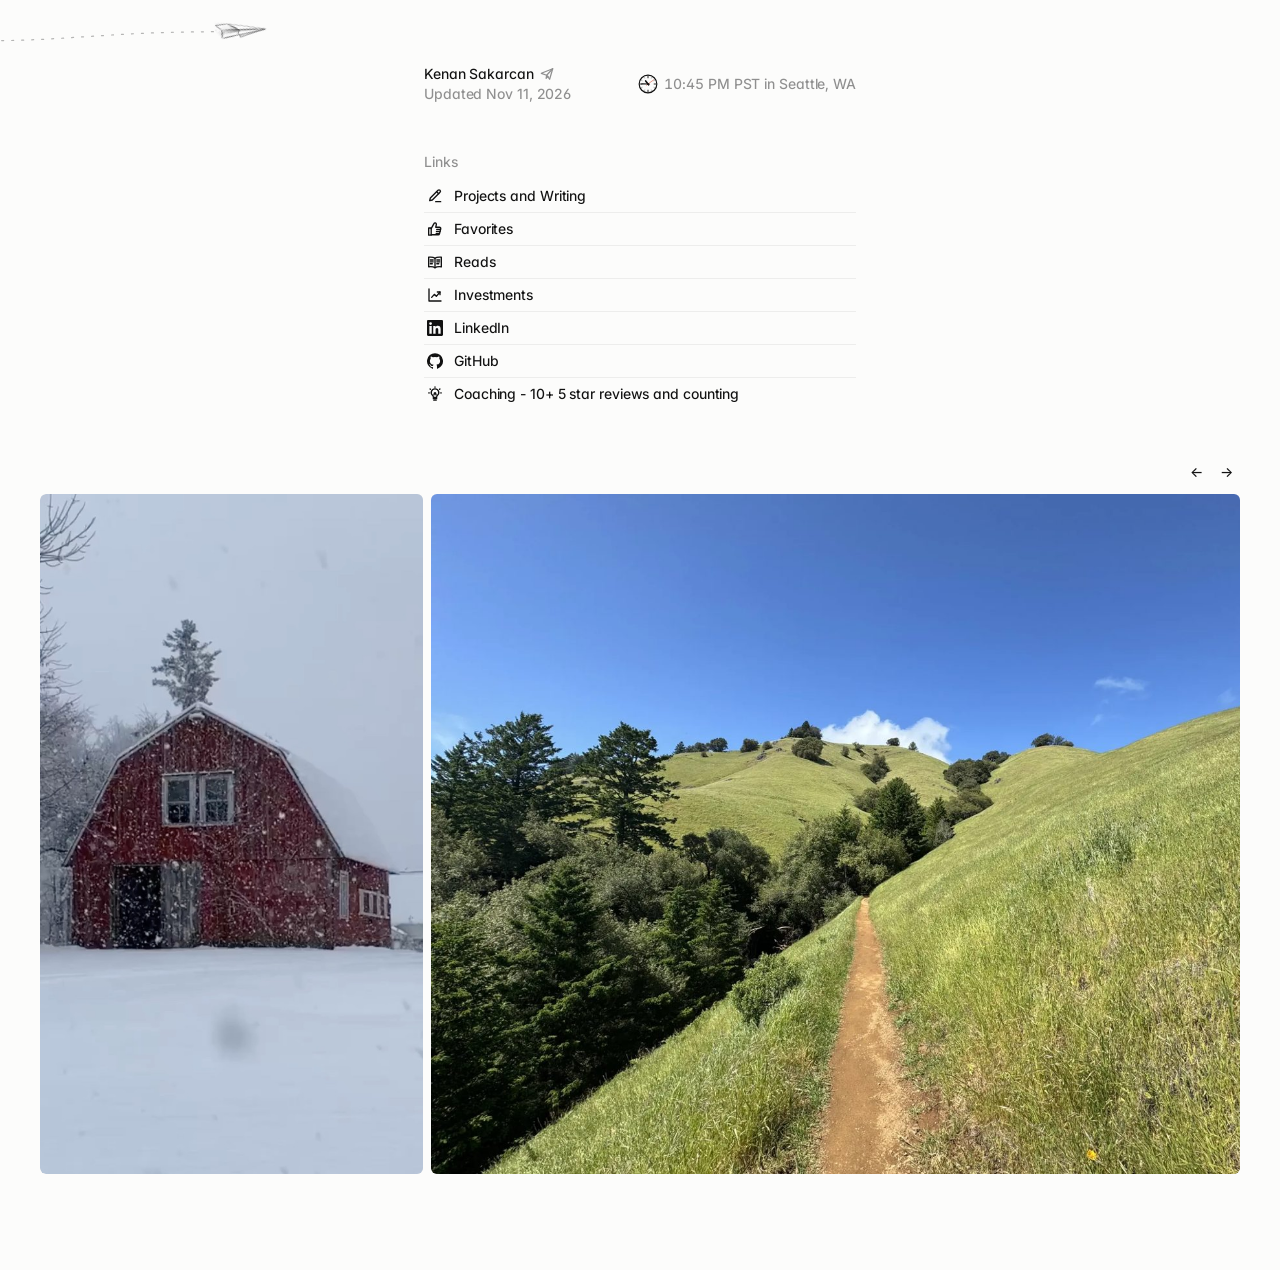
==== commit c0fc9ee4: "Add trail photo to the carousel after the barn video Co-Authored-By: Claude Opus 5.5 <noreply@anthro" ====
--- a/index.html
+++ b/index.html
@@ -200,6 +200,7 @@
     </div>
     <div class="carousel" id="carousel" tabindex="0" role="group" aria-label="Photo carousel">
       <figure class="slide"><video id="barn-video" src="photos/barn.mp4" poster="photos/barn.jpg" width="720" height="1280" autoplay muted loop playsinline preload="auto" aria-label="Red barn under heavy falling snow"></video></figure>
+      <figure class="slide"><img src="photos/trail.jpg" width="1400" height="1050" alt="Dirt hiking trail along a steep green grassy hillside toward wooded hilltops under a deep blue sky"></figure>
       <figure class="slide"><img src="photos/bike.jpg" width="768" height="1024" alt="Shadow of a person riding a bike, cast on a bright green hillside"></figure>
       <figure class="slide"><img src="photos/hills.jpg" width="1400" height="1050" alt="Green coastal hills in evening light, with a city and the ocean on the horizon"></figure>
       <figure class="slide"><img src="photos/horses.jpg" width="1400" height="1304" loading="lazy" alt="Horses running through a golden meadow past a gnarled tree, with rocky mountains behind"></figure>
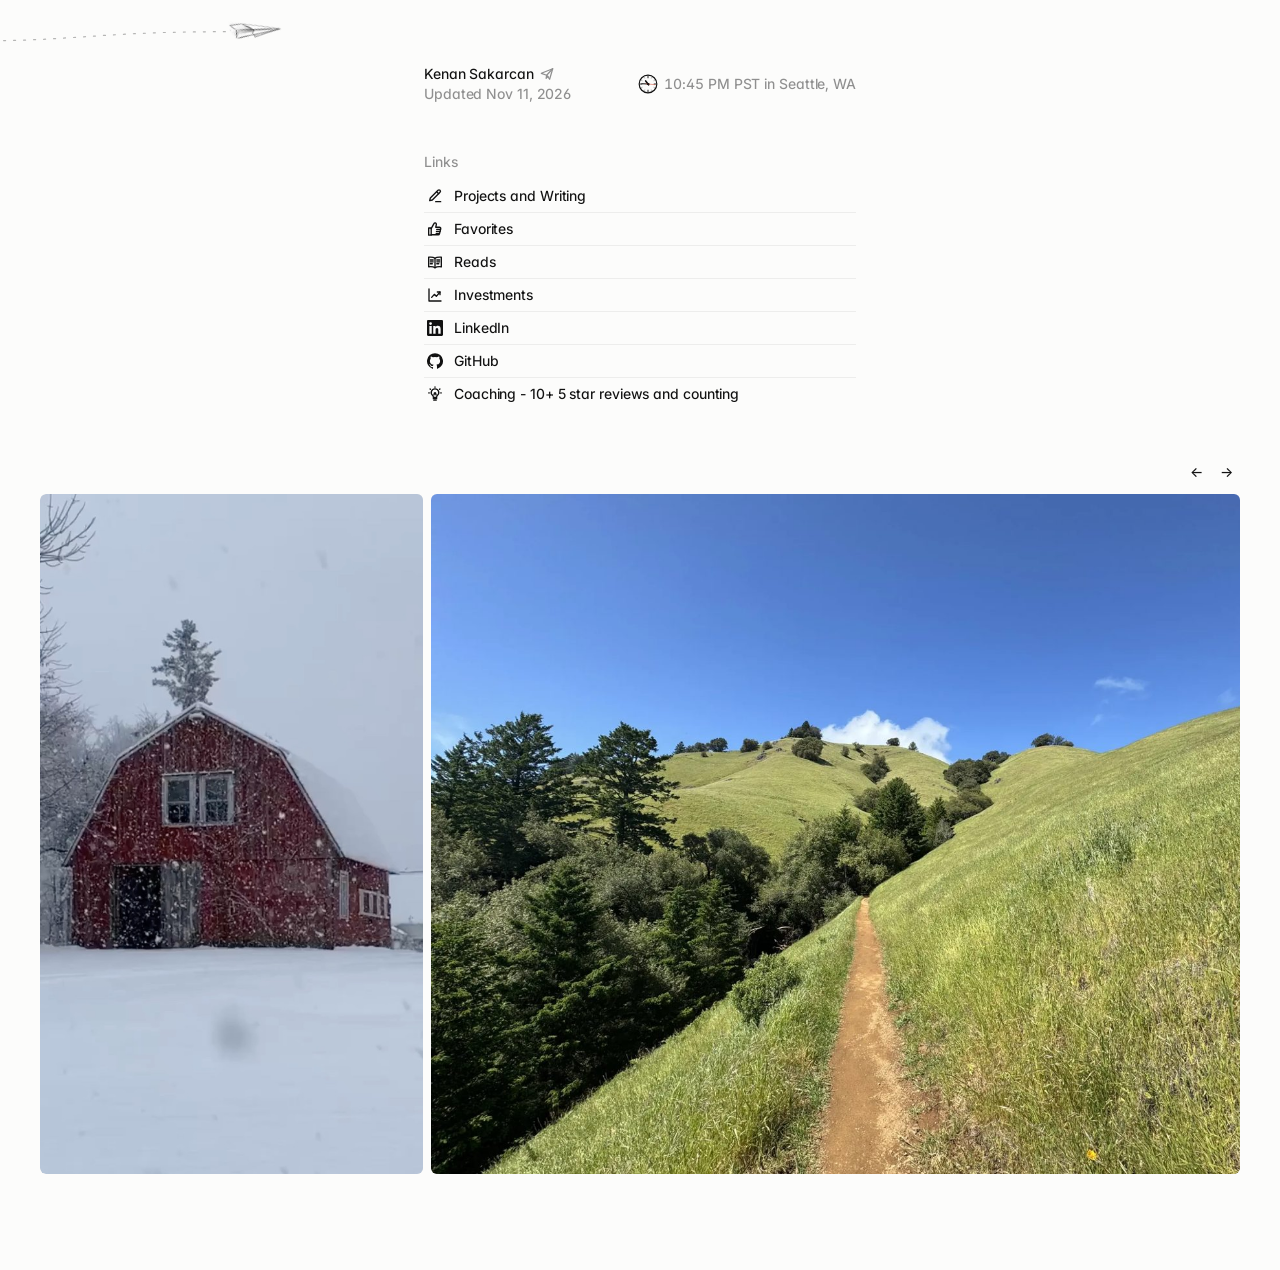
==== commit d444c3ec: "Add ocean ridge trail photo after the first trail photo Co-Authored-By: Claude Opus 5.5 <noreply@ant" ====
--- a/index.html
+++ b/index.html
@@ -201,6 +201,7 @@
     <div class="carousel" id="carousel" tabindex="0" role="group" aria-label="Photo carousel">
       <figure class="slide"><video id="barn-video" src="photos/barn.mp4" poster="photos/barn.jpg" width="720" height="1280" autoplay muted loop playsinline preload="auto" aria-label="Red barn under heavy falling snow"></video></figure>
       <figure class="slide"><img src="photos/trail.jpg" width="1400" height="1050" alt="Dirt hiking trail along a steep green grassy hillside toward wooded hilltops under a deep blue sky"></figure>
+      <figure class="slide"><img src="photos/ocean-trail.jpg" width="1050" height="1400" alt="Narrow dirt trail along a steep grassy ridge above forest, with the ocean stretching to the horizon"></figure>
       <figure class="slide"><img src="photos/bike.jpg" width="768" height="1024" alt="Shadow of a person riding a bike, cast on a bright green hillside"></figure>
       <figure class="slide"><img src="photos/hills.jpg" width="1400" height="1050" alt="Green coastal hills in evening light, with a city and the ocean on the horizon"></figure>
       <figure class="slide"><img src="photos/horses.jpg" width="1400" height="1304" loading="lazy" alt="Horses running through a golden meadow past a gnarled tree, with rocky mountains behind"></figure>
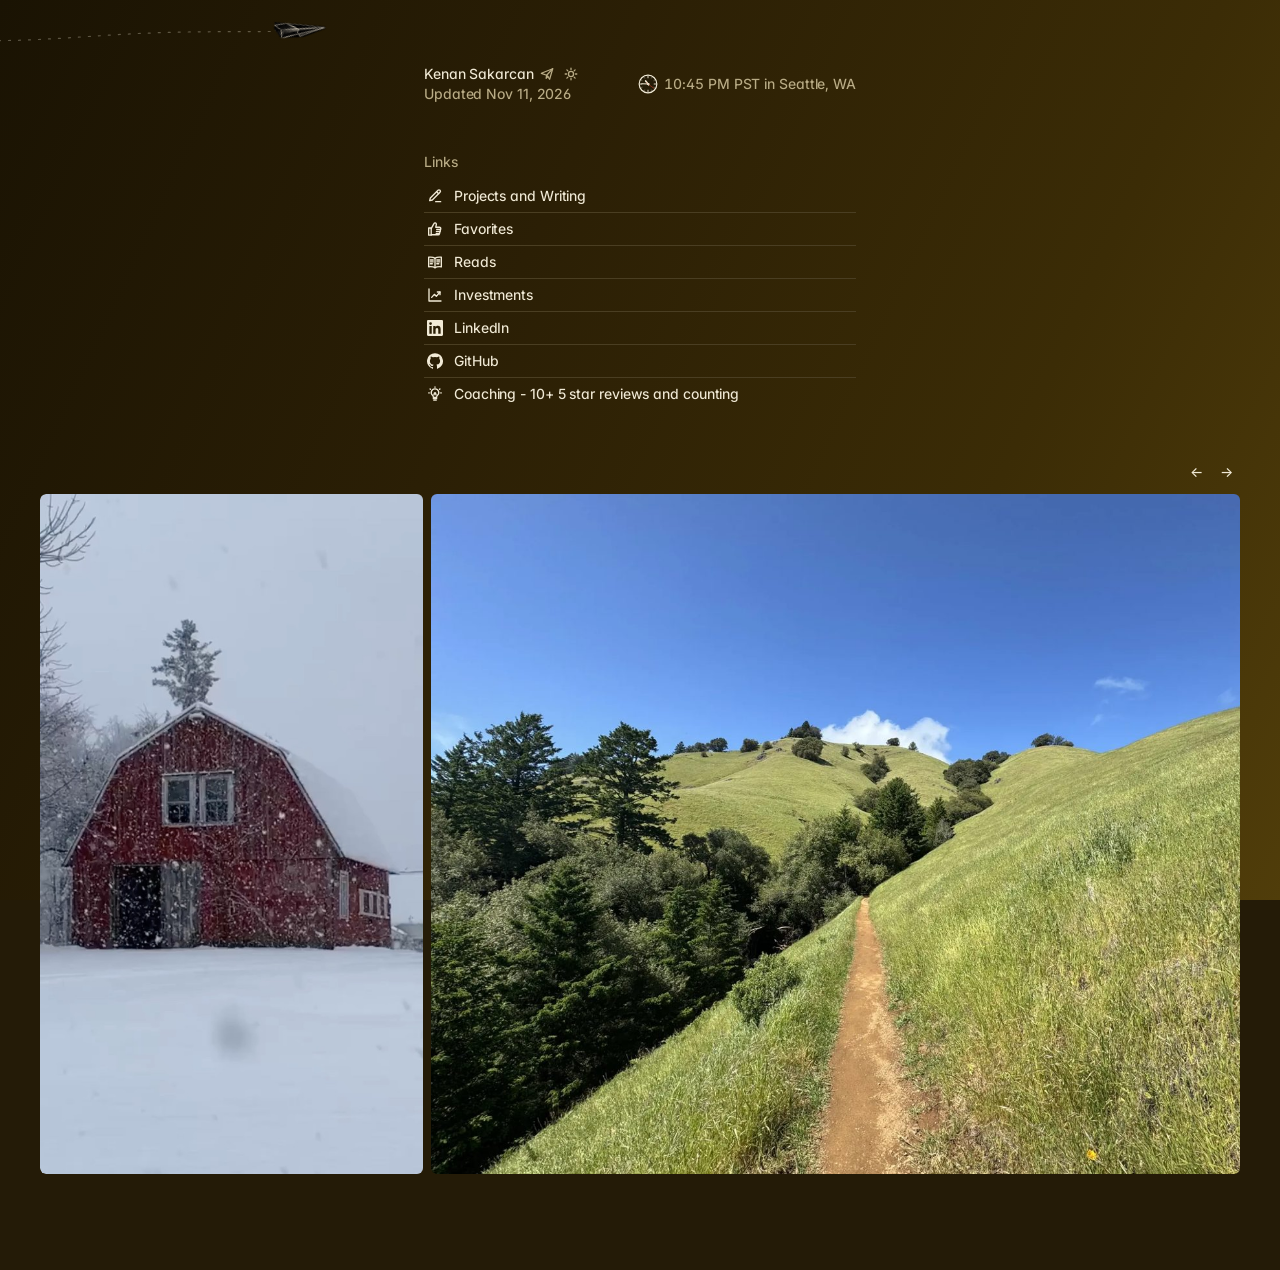
==== commit c6140a67: "Add olive-brown dark mode with sunset-based switching - Dark palette and gradient background taken f" ====
--- a/index.html
+++ b/index.html
@@ -2,6 +2,7 @@
 <html lang="en">
 <head>
 <meta charset="utf-8">
+<script src="/theme.js"></script>
 <meta name="viewport" content="width=device-width, initial-scale=1, viewport-fit=cover">
 <meta name="description" content="Kenan Sakarcan">
 <style>
@@ -24,16 +25,6 @@
   --ph: #F1F1EF;
   --font: "Inter", -apple-system, BlinkMacSystemFont, "Segoe UI", Helvetica, Arial, sans-serif;
 }
-@media (prefers-color-scheme: dark) {
-  :root:not([data-theme="light"]) {
-    --bg: #111111; --fg: #EDEDED; --muted: #7D7D7D; --line: #222222; --underline: #444444; --ph: #1B1B1B;
-    color-scheme: dark;
-  }
-}
-:root[data-theme="dark"] {
-  --bg: #111111; --fg: #EDEDED; --muted: #7D7D7D; --line: #222222; --underline: #444444; --ph: #1B1B1B;
-  color-scheme: dark;
-}
 
 * { box-sizing: border-box; }
 body {
@@ -142,13 +133,14 @@
 
 @media (prefers-reduced-motion: reduce) { * { transition: none !important; } }
 </style>
+<link rel="stylesheet" href="/theme.css">
 </head>
 <body>
 
 <main class="page">
   <header>
     <div>
-      <div class="name-line">Kenan Sakarcan<button type="button" class="throw-btn" id="throw-btn" aria-label="Throw a paper airplane" title="Throw a paper airplane"><svg viewBox="0 0 16 16" aria-hidden="true"><path d="M1.5 7.2 14.5 2 11 14 7.6 9.4z"/><path d="M14.5 2 7.6 9.4 7 13l2.3-2.3"/></svg></button></div>
+      <div class="name-line" data-theme-host>Kenan Sakarcan<button type="button" class="throw-btn" id="throw-btn" aria-label="Throw a paper airplane" title="Throw a paper airplane"><svg viewBox="0 0 16 16" aria-hidden="true"><path d="M1.5 7.2 14.5 2 11 14 7.6 9.4z"/><path d="M14.5 2 7.6 9.4 7 13l2.3-2.3"/></svg></button></div>
       <div class="muted">Updated Nov 11, 2026</div>
     </div>
     <div class="clock muted" aria-live="off">
@@ -272,7 +264,6 @@
   .throw { position: fixed; inset: 0; pointer-events: none; z-index: 50; overflow: hidden; }
   .throw-sky { position: absolute; inset: 0; width: 100%; height: 100%; overflow: visible; }
   .trail { fill: none; stroke: var(--fg); stroke-width: 1.2; stroke-linecap: round; stroke-dasharray: 2 8; opacity: .3; transition: opacity .8s ease; }
-  @media (prefers-color-scheme: dark) { #plane-fly image { filter: invert(1) brightness(.92); } }
 </style>
 <div class="throw" id="throw" hidden aria-hidden="true">
   <svg class="throw-sky" id="throw-sky">
--- a/theme.css
+++ b/theme.css
@@ -0,0 +1,40 @@
+/* Dark mode: a deep olive-brown palette taken from Kenan's reference image.
+   Applies when the visitor picks dark with the switch, or when their device is in
+   dark mode and they haven't picked light. Loaded after each page's own styles. */
+:root[data-theme="dark"] {
+  --bg: #241B07; --fg: #F1EAD6; --muted: #B9AC86; --line: #4A3E22; --underline: #6E6140;
+  --ph: #3A2E12; --chip: #3E3115; --up: #8FD6A8; --down: #F29A82;
+  color-scheme: dark;
+}
+@media (prefers-color-scheme: dark) {
+  :root:not([data-theme="light"]) {
+    --bg: #241B07; --fg: #F1EAD6; --muted: #B9AC86; --line: #4A3E22; --underline: #6E6140;
+    --ph: #3A2E12; --chip: #3E3115; --up: #8FD6A8; --down: #F29A82;
+    color-scheme: dark;
+  }
+}
+/* The soft gradient from the image, fixed behind the page */
+:root[data-theme="dark"] body {
+  background: var(--bg) linear-gradient(115deg, #1A1303 0%, #2B1F05 38%, #3B2C06 72%, #503D0A 100%) fixed;
+}
+@media (prefers-color-scheme: dark) {
+  :root:not([data-theme="light"]) body {
+    background: var(--bg) linear-gradient(115deg, #1A1303 0%, #2B1F05 38%, #3B2C06 72%, #503D0A 100%) fixed;
+  }
+}
+/* Light pencil lines on the floating paper plane */
+:root[data-theme="dark"] #plane-fly image { filter: invert(1) sepia(.35) brightness(.95); }
+@media (prefers-color-scheme: dark) { :root:not([data-theme="light"]) #plane-fly image { filter: invert(1) sepia(.35) brightness(.95); } }
+
+/* Light / dark switch */
+.theme-btn {
+  display: inline-grid; place-items: center; width: 22px; height: 22px; margin: -1px 0; padding: 0;
+  border: 0; border-radius: 6px; background: transparent; color: var(--muted); cursor: pointer;
+  transition: color .15s, background .15s;
+}
+.theme-btn:hover { color: var(--fg); background: var(--ph, var(--chip)); }
+.theme-btn:focus-visible { outline: 2px solid var(--fg); outline-offset: 2px; }
+.theme-btn svg { width: 14px; height: 14px; fill: none; stroke: currentColor; stroke-width: 1.5; stroke-linecap: round; stroke-linejoin: round; }
+header.has-theme-btn { position: relative; }
+header.has-theme-btn > .theme-btn { position: absolute; top: 0; right: 0; }
+@media (prefers-reduced-motion: reduce) { .theme-btn { transition: none; } }
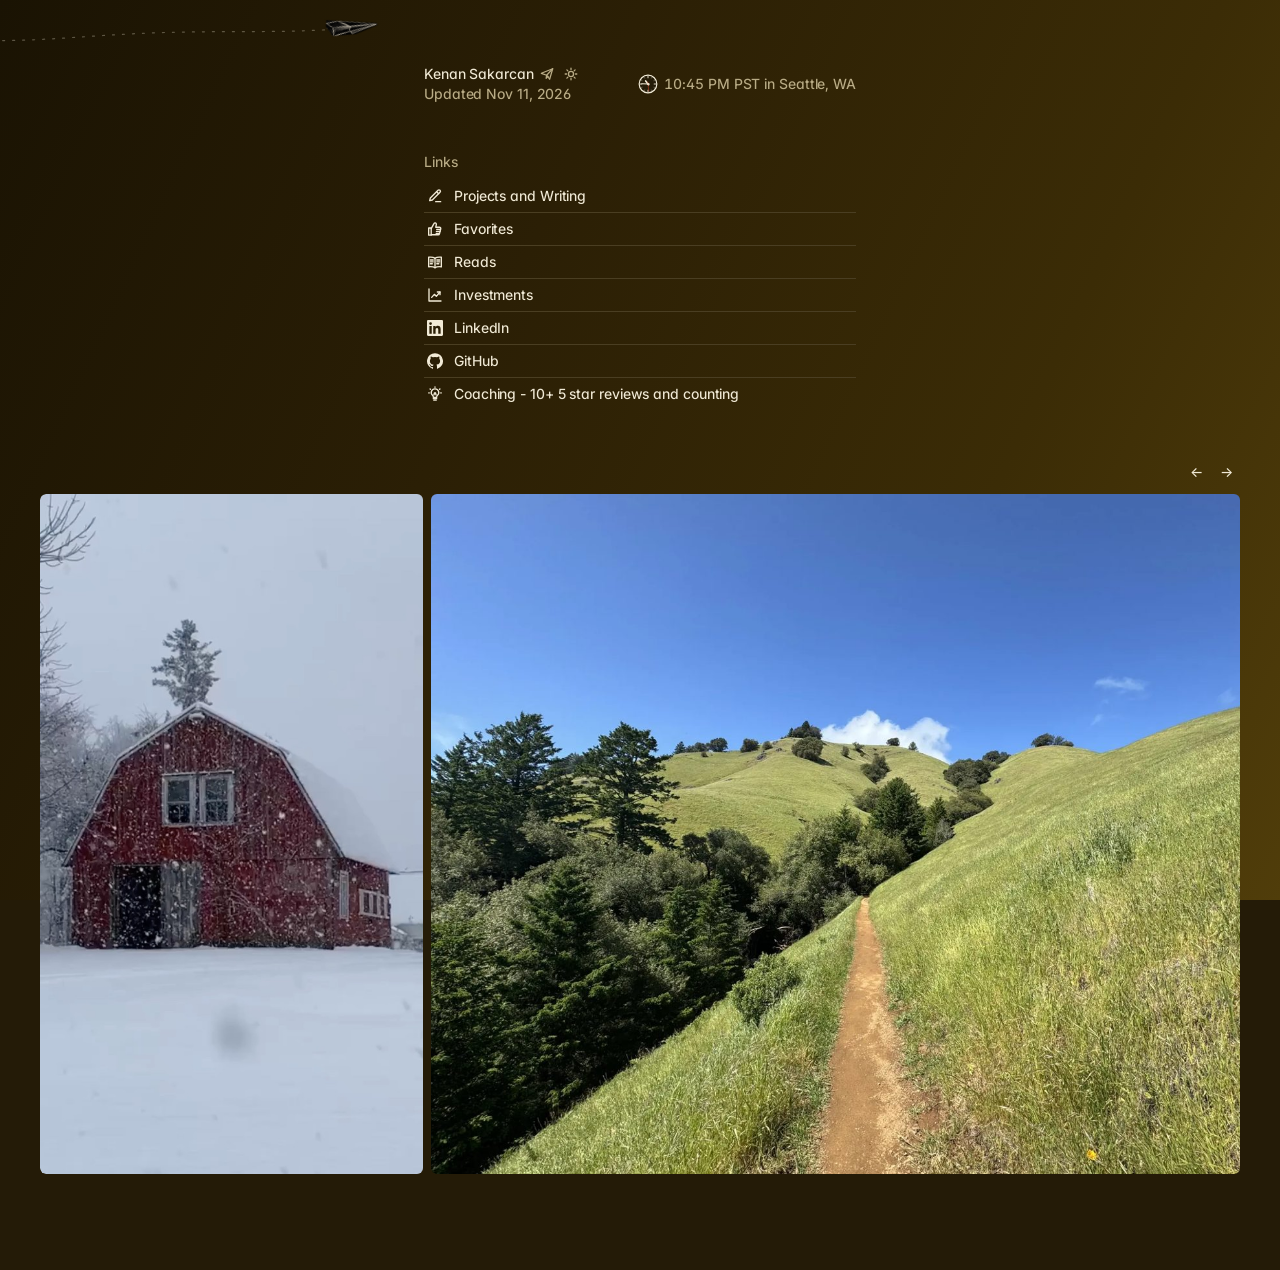
==== commit 924d01dc: "Move Projects and Writing from /writing/ to /projects/ Old /writing/ and /writing/moccamaster/ addre" ====
--- a/index.html
+++ b/index.html
@@ -173,7 +173,7 @@
   <section aria-labelledby="links-h">
     <h2 class="label" id="links-h">Links</h2>
     <div class="rows">
-      <a class="row" href="writing/"><span class="title"><span class="ico"><svg class="line" viewBox="0 0 24 24" aria-hidden="true"><path d="M16.5 3.5a2.1 2.1 0 0 1 3 3L8 18l-4 1 1-4z"/><path d="M14.5 5.5l3 3"/><path d="M13 20.5h7.5"/></svg></span>Projects and Writing</span></a>
+      <a class="row" href="projects/"><span class="title"><span class="ico"><svg class="line" viewBox="0 0 24 24" aria-hidden="true"><path d="M16.5 3.5a2.1 2.1 0 0 1 3 3L8 18l-4 1 1-4z"/><path d="M14.5 5.5l3 3"/><path d="M13 20.5h7.5"/></svg></span>Projects and Writing</span></a>
       <a class="row" href="favorites/"><span class="title"><span class="ico"><svg class="line" viewBox="0 0 24 24" aria-hidden="true"><path d="M2.5 10.5h3.8v10.8H2.5z"/><path d="M6.3 11.5 10.4 4c.4-.8 1.1-1.2 1.9-1.1 1.3.2 2 1.4 1.7 2.6l-.9 3.9h5.6c1.3 0 2.2 1.2 1.9 2.4l-1.9 7.3c-.2.9-1 1.5-1.9 1.5H6.3"/><path d="M14.6 12.6h5.6M14.2 15.6h5.3M13.8 18.6h4.7"/></svg></span>Favorites</span></a>
       <a class="row" href="reads/"><span class="title"><span class="ico"><svg class="line" viewBox="0 0 24 24" aria-hidden="true"><path d="M12 6.3C10 4.8 6.8 4.3 2.5 4.8v14.4c4.3-.5 7.5 0 9.5 1.5 2-1.5 5.2-2 9.5-1.5V4.8c-4.3-.5-7.5 0-9.5 1.5z"/><path d="M12 6.3v14.4"/><path d="M5 9h4.3M5 11.8h4.3M5 14.6h3M14.7 9H19M14.7 11.8H19M14.7 14.6h3"/></svg></span>Reads</span></a>
       <a class="row" href="investments/"><span class="title"><span class="ico"><svg class="line" viewBox="0 0 24 24" aria-hidden="true"><path d="M3 3v18h18"/><path d="M7 15.5l4-4.5 3 3 5.5-6.5"/><path d="M15.5 7.5h4v4"/></svg></span>Investments</span></a>
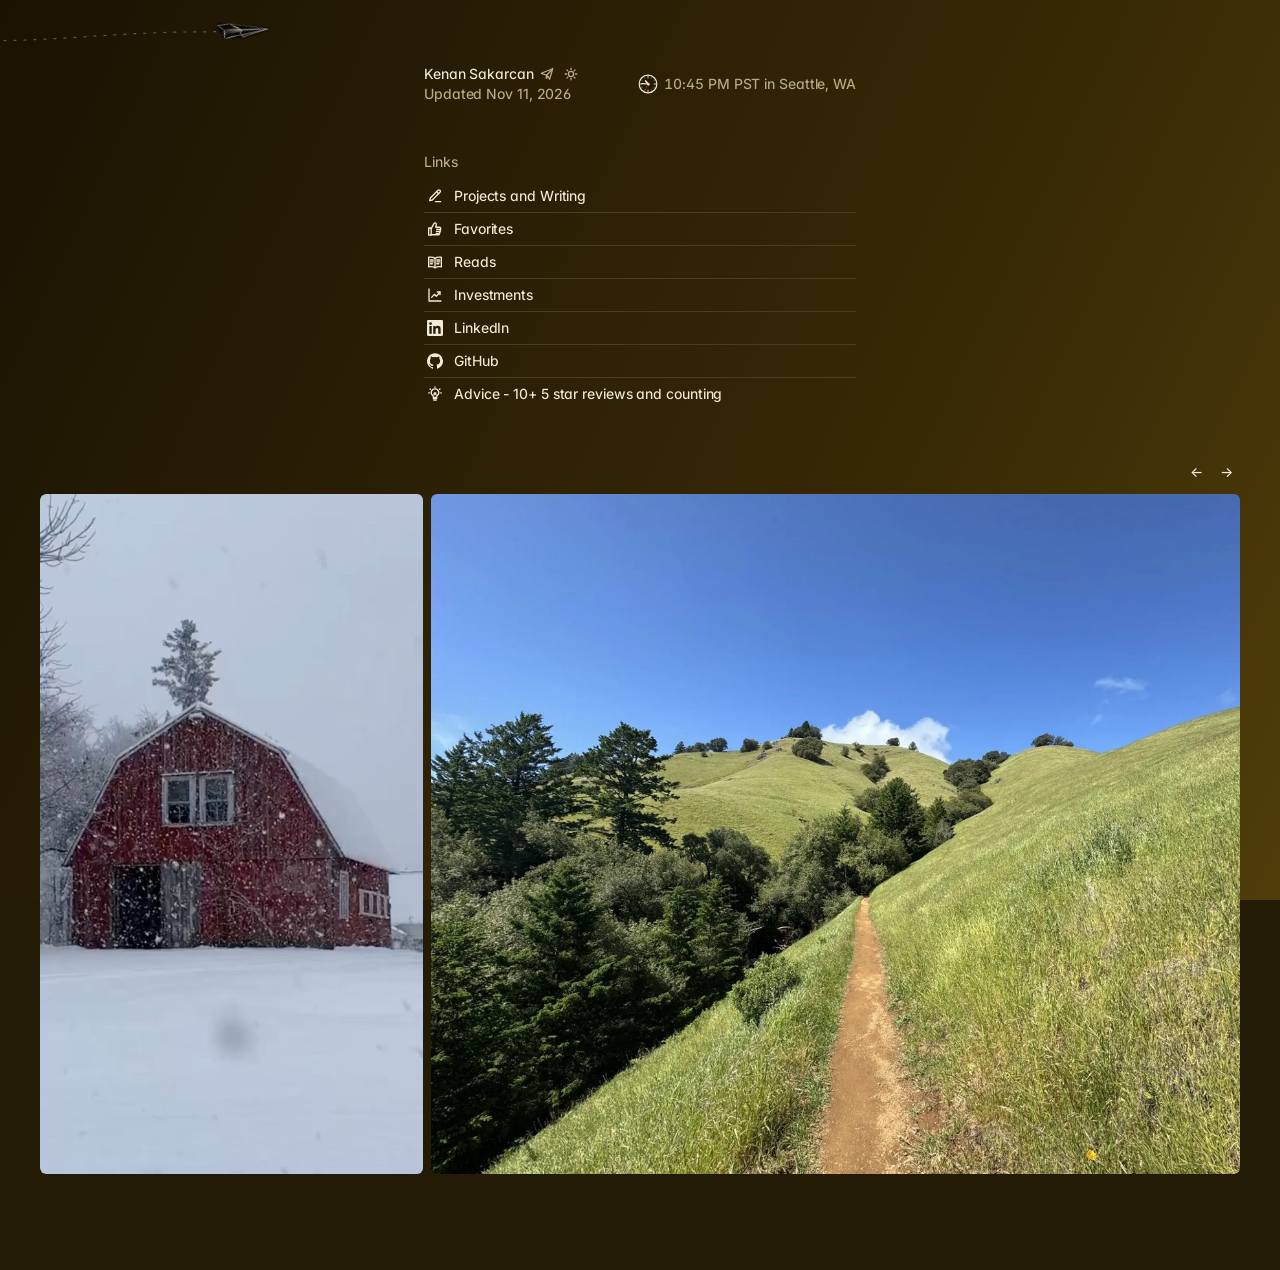
==== commit 788e0ce4: "Rename Coaching link to Advice Co-Authored-By: Claude Opus 5.5 <noreply@anthropic.com>" ====
--- a/index.html
+++ b/index.html
@@ -179,7 +179,7 @@
       <a class="row" href="investments/"><span class="title"><span class="ico"><svg class="line" viewBox="0 0 24 24" aria-hidden="true"><path d="M3 3v18h18"/><path d="M7 15.5l4-4.5 3 3 5.5-6.5"/><path d="M15.5 7.5h4v4"/></svg></span>Investments</span></a>
       <a class="row" href="https://www.linkedin.com/in/kenansakarcan/" target="_blank" rel="noopener"><span class="title"><span class="ico"><svg class="solid" viewBox="0 0 24 24" aria-hidden="true"><path d="M20.45 20.45h-3.56v-5.57c0-1.33-.02-3.04-1.85-3.04-1.85 0-2.14 1.45-2.14 2.94v5.67H9.35V9h3.41v1.56h.05c.48-.9 1.64-1.85 3.37-1.85 3.6 0 4.27 2.37 4.27 5.46v6.28zM5.34 7.43a2.06 2.06 0 1 1 0-4.13 2.06 2.06 0 0 1 0 4.13zM7.12 20.45H3.56V9h3.56v11.45zM22.22 0H1.77C.79 0 0 .77 0 1.73v20.54C0 23.23.79 24 1.77 24h20.45c.98 0 1.78-.77 1.78-1.73V1.73C24 .77 23.2 0 22.22 0z"/></svg></span>LinkedIn</span></a>
       <a class="row" href="https://github.com/KenanES" target="_blank" rel="noopener"><span class="title"><span class="ico"><svg class="solid" viewBox="0 0 24 24" aria-hidden="true"><path d="M12 .3a12 12 0 0 0-3.8 23.38c.6.12.83-.26.83-.58v-2.03c-3.34.73-4.04-1.6-4.04-1.6-.55-1.4-1.34-1.77-1.34-1.77-1.08-.74.09-.73.09-.73 1.2.09 1.83 1.24 1.83 1.24 1.07 1.83 2.8 1.3 3.49 1 .1-.78.42-1.3.76-1.6-2.67-.3-5.47-1.33-5.47-5.93 0-1.31.47-2.38 1.24-3.22-.14-.3-.54-1.52.1-3.18 0 0 1-.32 3.3 1.23a11.5 11.5 0 0 1 6 0c2.28-1.55 3.29-1.23 3.29-1.23.64 1.66.24 2.88.12 3.18a4.65 4.65 0 0 1 1.23 3.22c0 4.61-2.8 5.63-5.48 5.92.42.36.81 1.1.81 2.22v3.29c0 .32.21.7.82.58A12 12 0 0 0 12 .3"/></svg></span>GitHub</span></a>
-      <a class="row" href="https://www.joinleland.com/kenansakarcangmailcom-kenansakarcangmailcom" target="_blank" rel="noopener"><span class="title"><span class="ico"><svg class="line" viewBox="0 0 24 24" aria-hidden="true"><path d="M12 4.2a5.6 5.6 0 0 0-3.5 10c.6.5.9 1.2.9 2V17h5.2v-.8c0-.8.3-1.5.9-2a5.6 5.6 0 0 0-3.5-10z"/><path d="M10.4 13.2 11.2 10.2l.8 1.6.8-1.6.8 3"/><path d="M9.4 19h5.2M10.2 21.2h3.6"/><path d="M12 1.2V2M4.6 4.4l.6.6M19.4 4.4l-.6.6M2.6 10.4h.8M20.6 10.4h.8"/></svg></span>Coaching - 10+ 5 star reviews and counting</span></a>
+      <a class="row" href="https://www.joinleland.com/kenansakarcangmailcom-kenansakarcangmailcom" target="_blank" rel="noopener"><span class="title"><span class="ico"><svg class="line" viewBox="0 0 24 24" aria-hidden="true"><path d="M12 4.2a5.6 5.6 0 0 0-3.5 10c.6.5.9 1.2.9 2V17h5.2v-.8c0-.8.3-1.5.9-2a5.6 5.6 0 0 0-3.5-10z"/><path d="M10.4 13.2 11.2 10.2l.8 1.6.8-1.6.8 3"/><path d="M9.4 19h5.2M10.2 21.2h3.6"/><path d="M12 1.2V2M4.6 4.4l.6.6M19.4 4.4l-.6.6M2.6 10.4h.8M20.6 10.4h.8"/></svg></span>Advice - 10+ 5 star reviews and counting</span></a>
     </div>
   </section>
 
